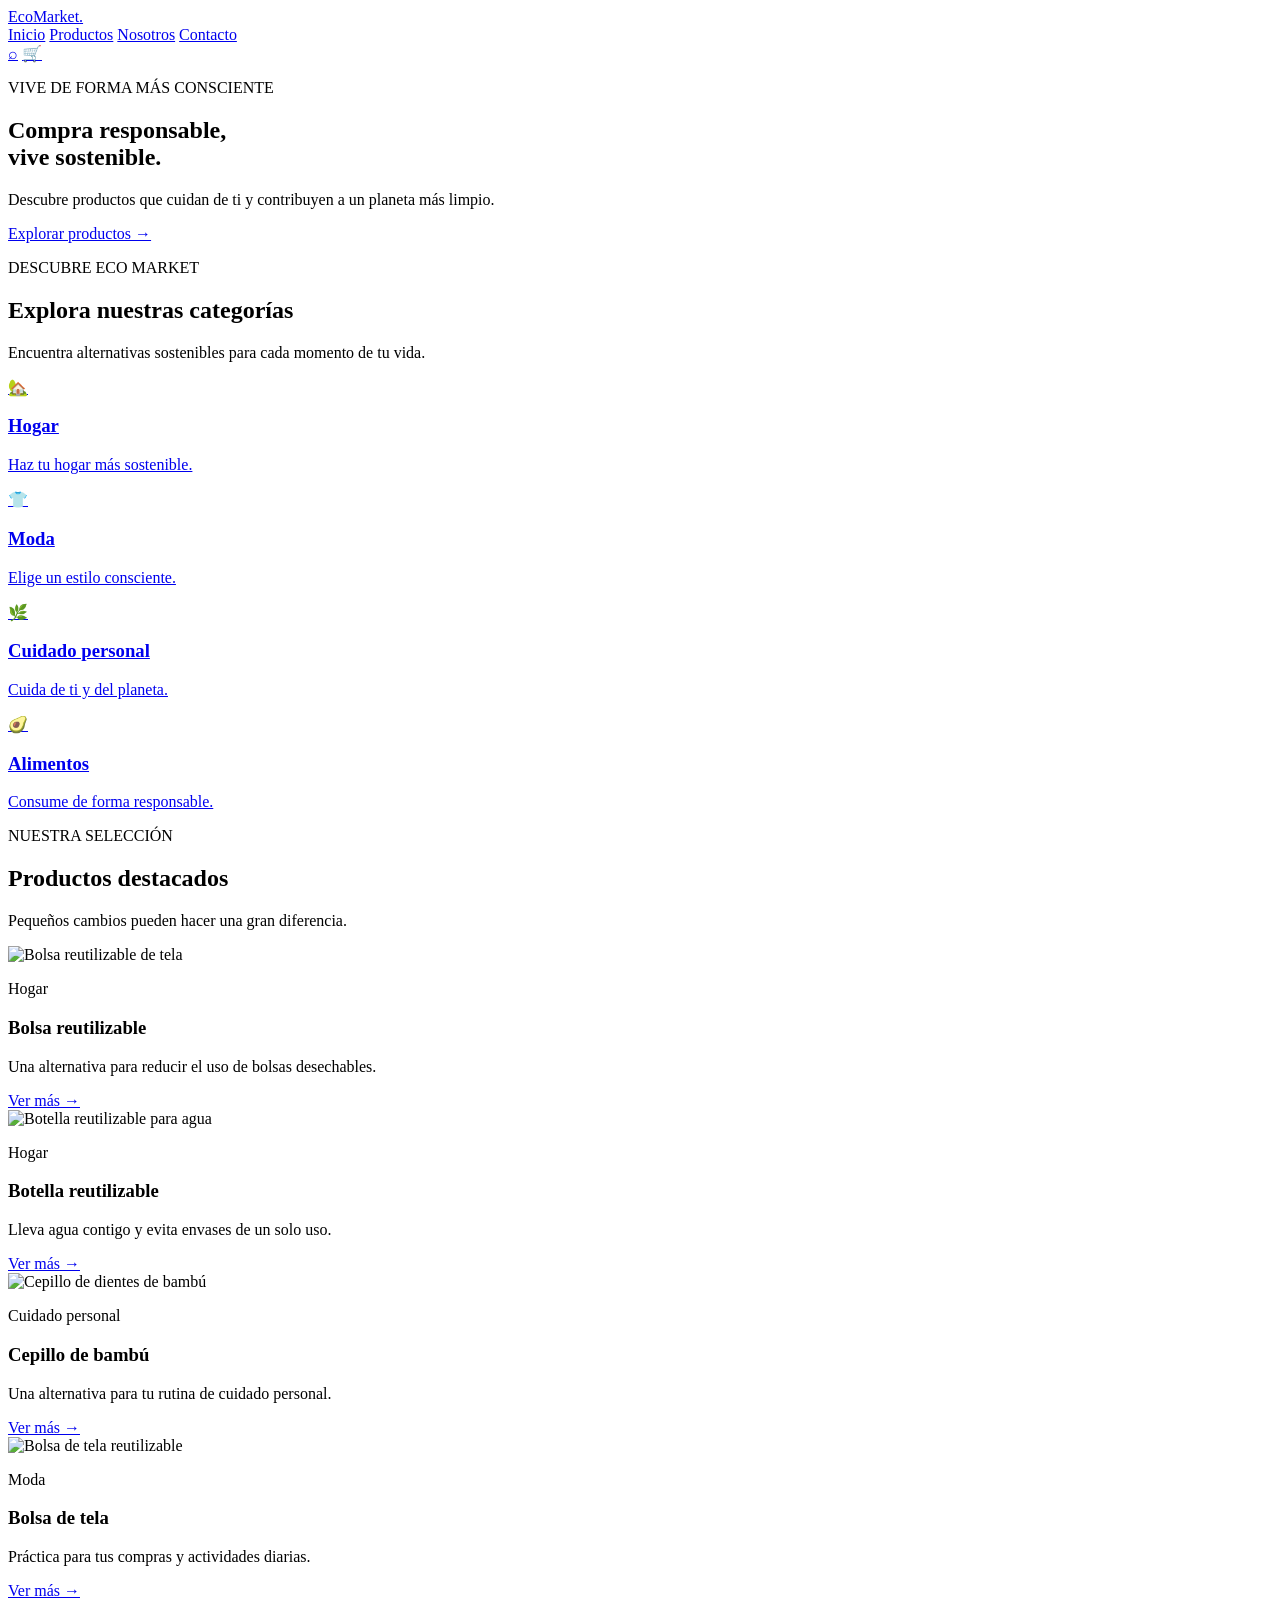
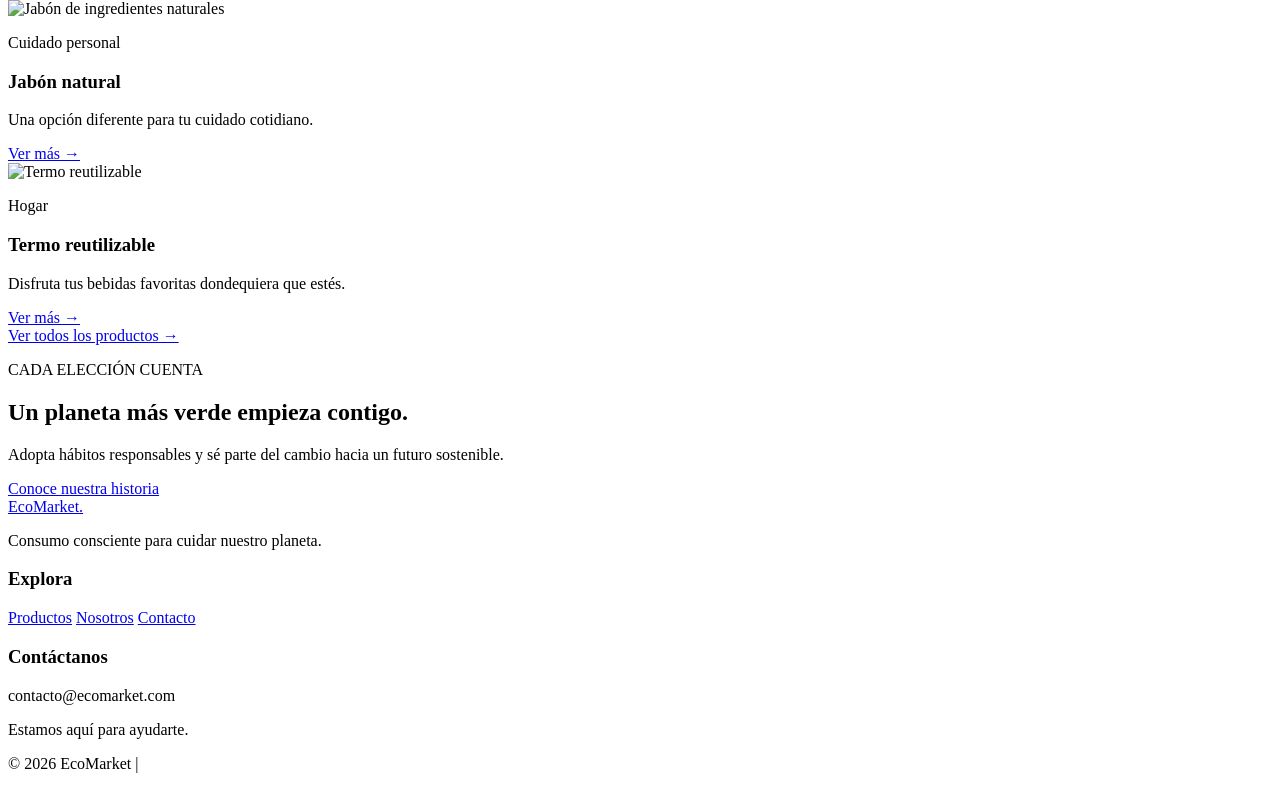
==== index.html @ ce707351 "primer boceto de index ha sido creado" ====
<!DOCTYPE html>
<html lang="es">

<head>
    <meta charset="UTF-8">
    <meta name="viewport" content="width=device-width, initial-scale=1.0">

    <meta name="description" content="EcoMarket: productos ecológicos para una vida más sostenible.">

    <title>EcoMarket | Compra responsable</title>

    <!-- Archivos CSS -->
    <link rel="stylesheet" href="css/main.css">
    <link rel="stylesheet" href="css/layout.css">
    <link rel="stylesheet" href="css/components.css">
    <link rel="stylesheet" href="css/animations.css">
</head>

<body>

    <!-- ENCABEZADO -->
    <header class="header">
        <div class="contenedor header-contenido">

            <a href="index.html" class="logo">
                EcoMarket<span>.</span>
            </a>

            <nav class="menu">
                <a href="index.html" class="activo">Inicio</a>
                <a href="views/productos.html">Productos</a>
                <a href="views/sobre-nosotros.html">Nosotros</a>
                <a href="views/contacto.html">Contacto</a>
            </nav>

            <div class="accesos">
                <a href="views/productos.html#buscador"
                   aria-label="Buscar productos">⌕</a>

                <a href="views/productos.html#catalogo"
                   aria-label="Ir al catálogo">🛒</a>
            </div>

        </div>
    </header>


    <!-- CONTENIDO PRINCIPAL -->
    <main>

        <!-- BANNER PRINCIPAL -->
        <section class="hero">
            <div class="contenedor hero-contenido">

                <p class="etiqueta">VIVE DE FORMA MÁS CONSCIENTE</p>

                <h1>Compra responsable,<br>vive sostenible.</h1>

                <p>
                    Descubre productos que cuidan de ti
                    y contribuyen a un planeta más limpio.
                </p>

                <a href="views/productos.html" class="boton">
                    Explorar productos →
                </a>

            </div>
        </section>


        <!-- CATEGORÍAS -->
        <section class="categorias seccion">
            <div class="contenedor">

                <div class="titulo-seccion">
                    <p class="etiqueta">DESCUBRE ECO MARKET</p>
                    <h2>Explora nuestras categorías</h2>
                    <p>
                        Encuentra alternativas sostenibles
                        para cada momento de tu vida.
                    </p>
                </div>

                <div class="categorias-grid">

                    <a href="views/productos.html#hogar"
                       class="categoria">
                        <span>🏡</span>
                        <h3>Hogar</h3>
                        <p>Haz tu hogar más sostenible.</p>
                    </a>

                    <a href="views/productos.html#moda"
                       class="categoria">
                        <span>👕</span>
                        <h3>Moda</h3>
                        <p>Elige un estilo consciente.</p>
                    </a>

                    <a href="views/productos.html#cuidado"
                       class="categoria">
                        <span>🌿</span>
                        <h3>Cuidado personal</h3>
                        <p>Cuida de ti y del planeta.</p>
                    </a>

                    <a href="views/productos.html#alimentos"
                       class="categoria">
                        <span>🥑</span>
                        <h3>Alimentos</h3>
                        <p>Consume de forma responsable.</p>
                    </a>

                </div>

            </div>
        </section>


        <!-- PRODUCTOS DESTACADOS -->
        <section class="productos seccion">
            <div class="contenedor">

                <div class="titulo-seccion">
                    <p class="etiqueta">NUESTRA SELECCIÓN</p>
                    <h2>Productos destacados</h2>
                    <p>
                        Pequeños cambios pueden hacer
                        una gran diferencia.
                    </p>
                </div>

                <div class="productos-grid">

                    <!-- Producto 1 -->
                    <article class="tarjeta-producto">
                        <img src="img/products/bolsa-reutilizable.jpg"
                             alt="Bolsa reutilizable de tela">

                        <div class="producto-info">
                            <p class="categoria-producto">Hogar</p>
                            <h3>Bolsa reutilizable</h3>
                            <p>
                                Una alternativa para reducir
                                el uso de bolsas desechables.
                            </p>
                            <a href="views/productos.html"
                               class="boton-secundario">Ver más →</a>
                        </div>
                    </article>

                    <!-- Producto 2 -->
                    <article class="tarjeta-producto">
                        <img src="img/products/botella.jpg"
                             alt="Botella reutilizable para agua">

                        <div class="producto-info">
                            <p class="categoria-producto">Hogar</p>
                            <h3>Botella reutilizable</h3>
                            <p>
                                Lleva agua contigo y evita
                                envases de un solo uso.
                            </p>
                            <a href="views/productos.html"
                               class="boton-secundario">Ver más →</a>
                        </div>
                    </article>

                    <!-- Producto 3 -->
                    <article class="tarjeta-producto">
                        <img src="img/products/cepillo.jpg"
                             alt="Cepillo de dientes de bambú">

                        <div class="producto-info">
                            <p class="categoria-producto">Cuidado personal</p>
                            <h3>Cepillo de bambú</h3>
                            <p>
                                Una alternativa para tu rutina
                                de cuidado personal.
                            </p>
                            <a href="views/productos.html"
                               class="boton-secundario">Ver más →</a>
                        </div>
                    </article>

                    <!-- Producto 4 -->
                    <article class="tarjeta-producto">
                        <img src="img/products/bolsa-tela.jpg"
                             alt="Bolsa de tela reutilizable">

                        <div class="producto-info">
                            <p class="categoria-producto">Moda</p>
                            <h3>Bolsa de tela</h3>
                            <p>
                                Práctica para tus compras
                                y actividades diarias.
                            </p>
                            <a href="views/productos.html"
                               class="boton-secundario">Ver más →</a>
                        </div>
                    </article>

                    <!-- Producto 5 -->
                    <article class="tarjeta-producto">
                        <img src="img/products/jabon-natural.jpg"
                             alt="Jabón de ingredientes naturales">

                        <div class="producto-info">
                            <p class="categoria-producto">Cuidado personal</p>
                            <h3>Jabón natural</h3>
                            <p>
                                Una opción diferente para
                                tu cuidado cotidiano.
                            </p>
                            <a href="views/productos.html"
                               class="boton-secundario">Ver más →</a>
                        </div>
                    </article>

                    <!-- Producto 6 -->
                    <article class="tarjeta-producto">
                        <img src="img/products/termo.jpg"
                             alt="Termo reutilizable">

                        <div class="producto-info">
                            <p class="categoria-producto">Hogar</p>
                            <h3>Termo reutilizable</h3>
                            <p>
                                Disfruta tus bebidas favoritas
                                dondequiera que estés.
                            </p>
                            <a href="views/productos.html"
                               class="boton-secundario">Ver más →</a>
                        </div>
                    </article>

                </div>

                <div class="centrar">
                    <a href="views/productos.html" class="boton">
                        Ver todos los productos →
                    </a>
                </div>

            </div>
        </section>


        <!-- MENSAJE ECOLÓGICO -->
        <section class="mensaje-ecologico">
            <div class="contenedor">

                <p class="etiqueta">CADA ELECCIÓN CUENTA</p>

                <h2>Un planeta más verde empieza contigo.</h2>

                <p>
                    Adopta hábitos responsables y sé parte
                    del cambio hacia un futuro sostenible.
                </p>

                <a href="views/sobre-nosotros.html" class="boton">
                    Conoce nuestra historia
                </a>

            </div>
        </section>

    </main>


    <!-- PIE DE PÁGINA -->
    <footer class="footer">
        <div class="contenedor footer-grid">

            <div class="footer-marca">
                <a href="index.html" class="logo logo-footer">
                    EcoMarket<span>.</span>
                </a>

                <p>
                    Consumo consciente para cuidar
                    nuestro planeta.
                </p>
            </div>

            <div class="footer-enlaces">
                <h3>Explora</h3>
                <a href="views/productos.html">Productos</a>
                <a href="views/sobre-nosotros.html">Nosotros</a>
                <a href="views/contacto.html">Contacto</a>
            </div>

            <div class="footer-contacto">
                <h3>Contáctanos</h3>
                <p>contacto@ecomarket.com</p>
                <p>Estamos aquí para ayudarte.</p>
            </div>

        </div>

        <div class="footer-final">
            <p>© 2026 EcoMarket | </p>
        </div>
    </footer>

</body>
</html>
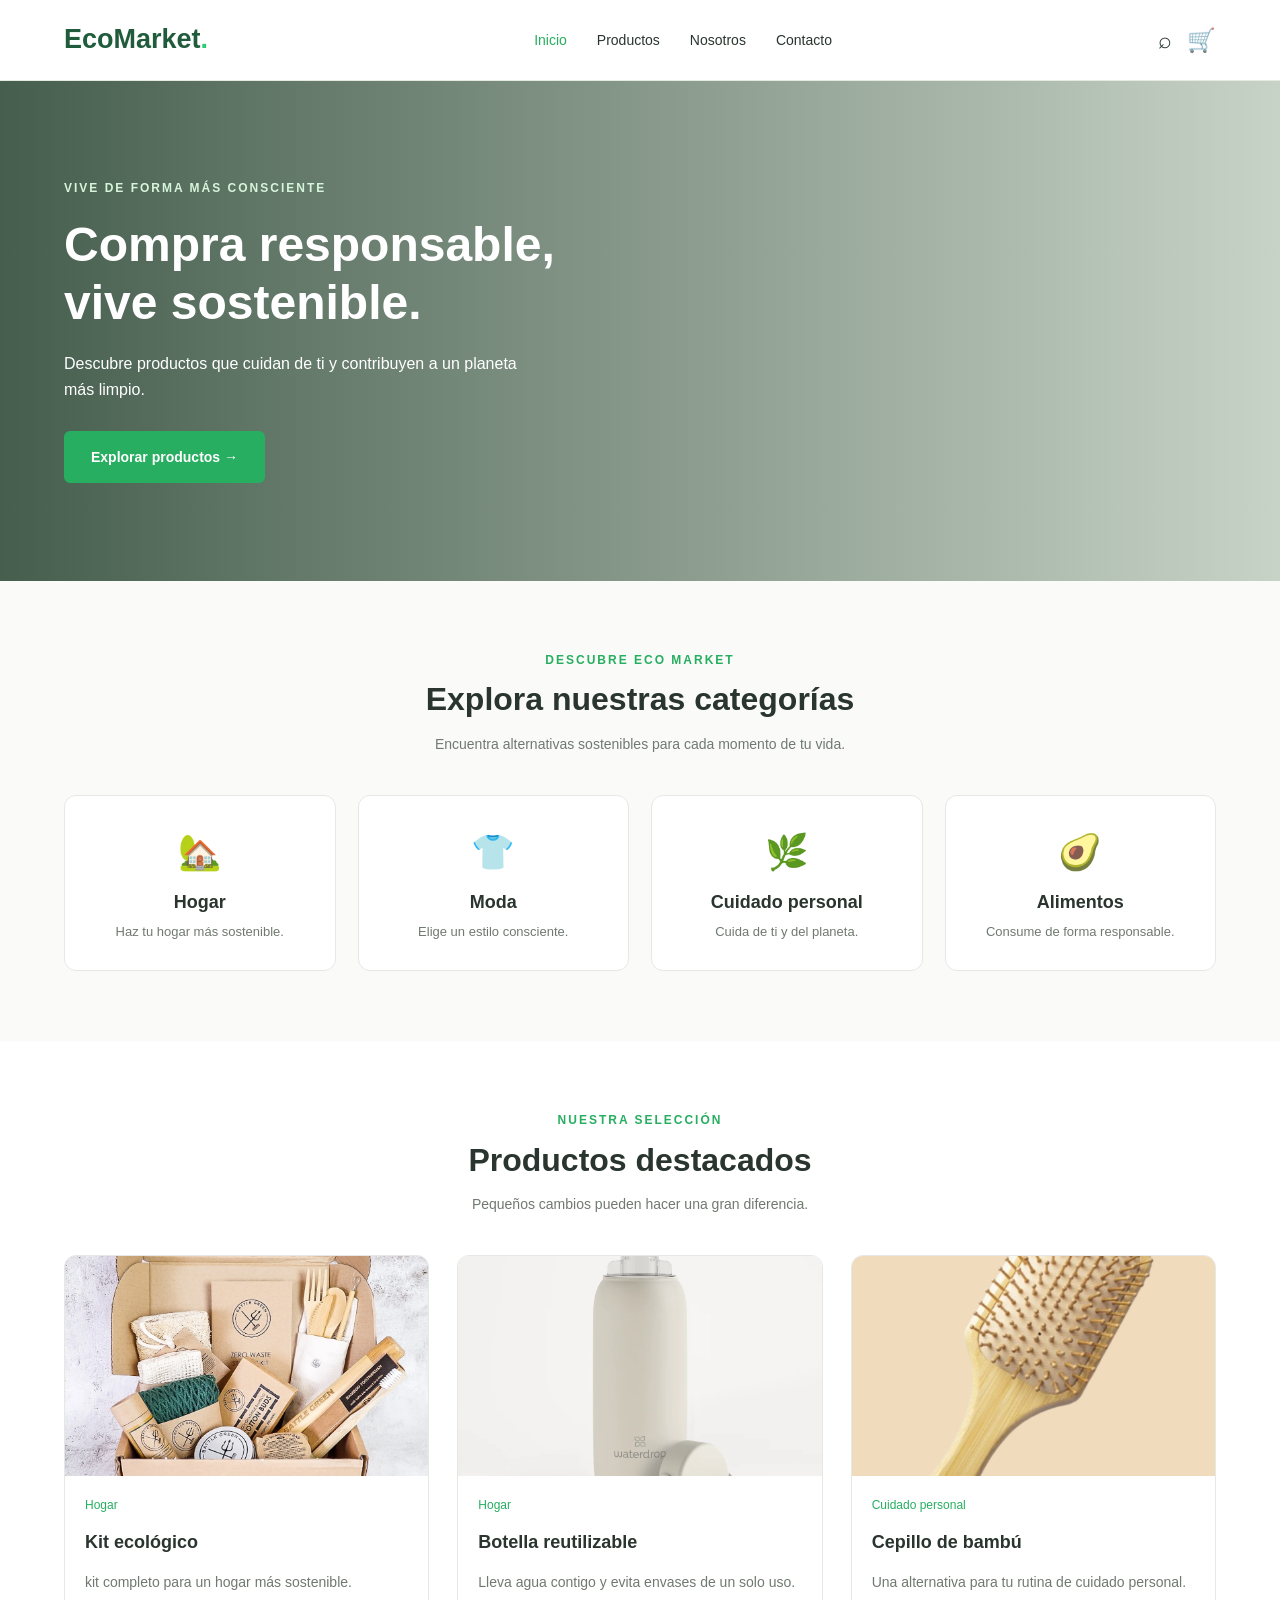
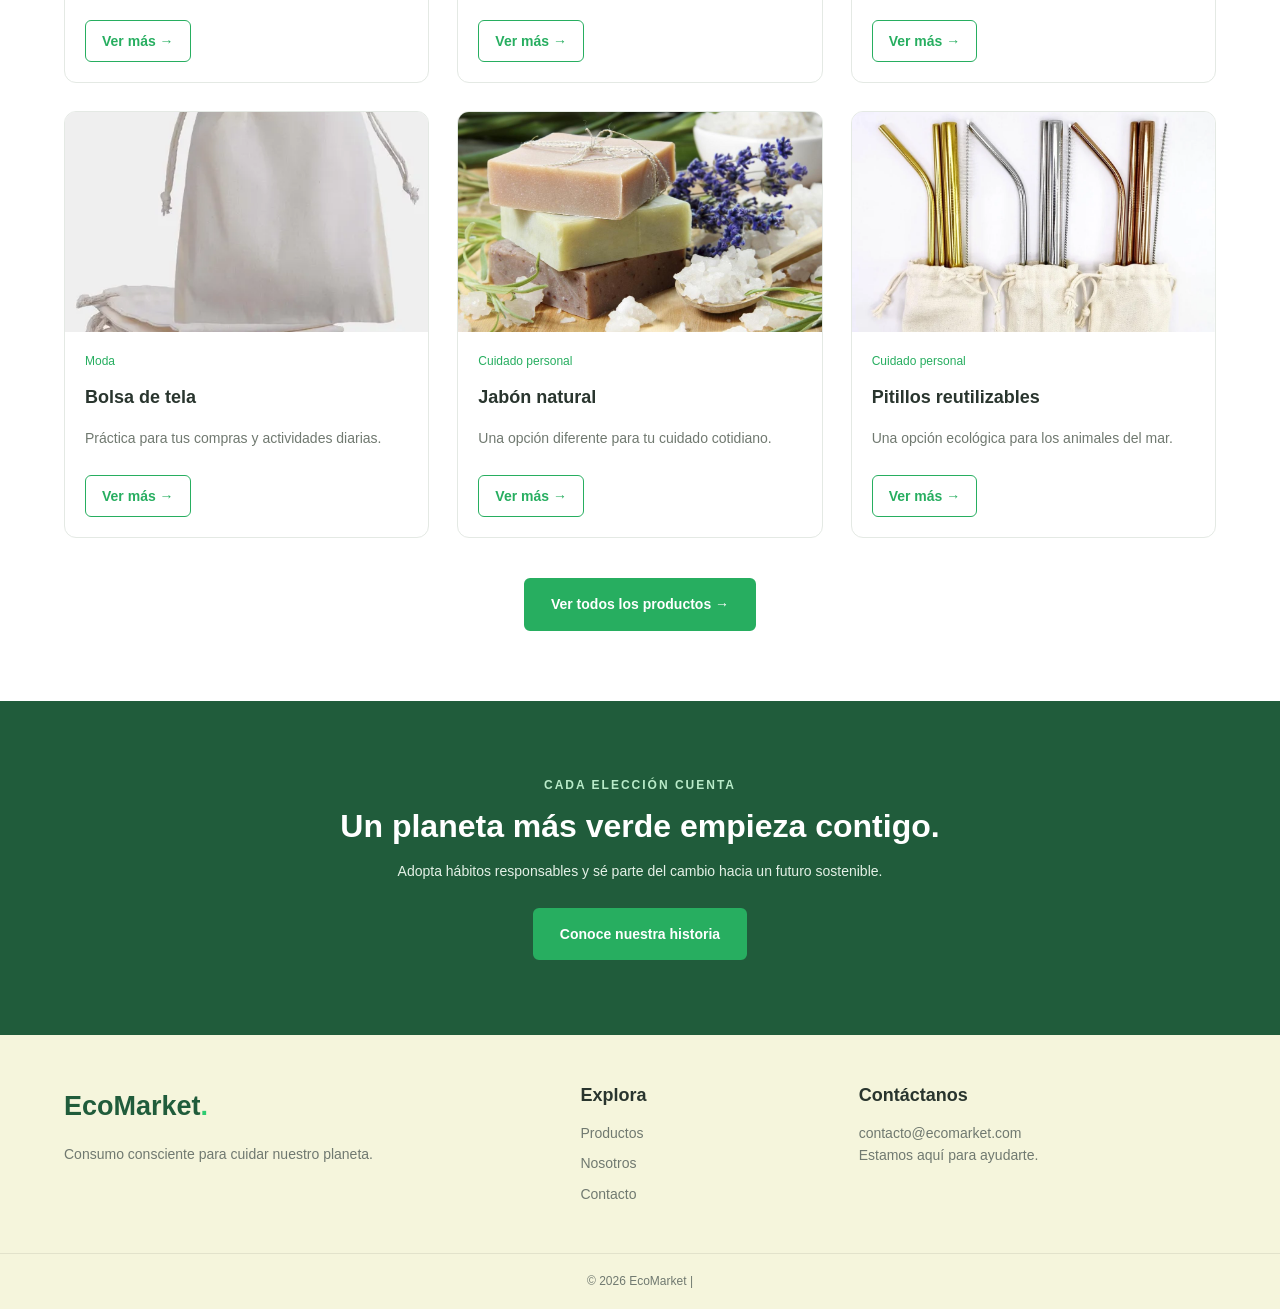
==== commit 1dbae0bb: "Carpeta de hero creada y el fondo del pie de pagina añadido" ====
--- a/index.html
+++ b/index.html
@@ -69,8 +69,6 @@
             </div>
         </section>
 
-
-        <!-- CATEGORÍAS -->
         <section class="categorias seccion">
             <div class="contenedor">
 
@@ -118,8 +116,6 @@
             </div>
         </section>
 
-
-        <!-- PRODUCTOS DESTACADOS -->
         <section class="productos seccion">
             <div class="contenedor">
 
@@ -136,15 +132,14 @@
 
                     <!-- Producto 1 -->
                     <article class="tarjeta-producto">
-                        <img src="img/products/bolsa-reutilizable.jpg"
-                             alt="Bolsa reutilizable de tela">
+                        <img src="img/products/kit-ecologico.jpg"
+                             alt="Kit ecológico para el hogar">
 
                         <div class="producto-info">
                             <p class="categoria-producto">Hogar</p>
-                            <h3>Bolsa reutilizable</h3>
-                            <p>
-                                Una alternativa para reducir
-                                el uso de bolsas desechables.
+                            <h3>Kit ecológico</h3>
+                            <p>
+                                kit completo para un hogar más sostenible.
                             </p>
                             <a href="views/productos.html"
                                class="boton-secundario">Ver más →</a>
@@ -221,15 +216,14 @@
 
                     <!-- Producto 6 -->
                     <article class="tarjeta-producto">
-                        <img src="img/products/termo.jpg"
-                             alt="Termo reutilizable">
-
-                        <div class="producto-info">
-                            <p class="categoria-producto">Hogar</p>
-                            <h3>Termo reutilizable</h3>
-                            <p>
-                                Disfruta tus bebidas favoritas
-                                dondequiera que estés.
+                        <img src="img/products/pitillos-reutilizables.jpg"
+                             alt="Pitillos reutilizables">
+
+                        <div class="producto-info">
+                            <p class="categoria-producto">Cuidado personal</p>
+                            <h3>Pitillos reutilizables</h3>
+                            <p>
+                                Una opción ecológica para los animales del mar.
                             </p>
                             <a href="views/productos.html"
                                class="boton-secundario">Ver más →</a>
--- a/css/main.css
+++ b/css/main.css
@@ -0,0 +1,113 @@
+:root {
+    --verde-principal: #2ecc71;
+    --verde-oscuro: #27ae60;
+    --verde-profundo: #205c3b;
+    --verde-claro: #e8f5e9;
+
+    --beige: #f5f5dc;
+    --fondo: #fafbf9;
+    --blanco: #ffffff;
+
+    --texto: #29352e;
+    --texto-secundario: #707970;
+    --borde: #e4e9e4;
+}
+
+* {
+    margin: 0;
+    padding: 0;
+    box-sizing: border-box;
+}
+
+html {
+    scroll-behavior: smooth;
+}
+
+body {
+    font-family: Arial, Helvetica, sans-serif;
+    font-size: 14px;
+    line-height: 1.6;
+    color: var(--texto);
+    background-color: var(--blanco);
+}
+
+img {
+    display: block;
+    max-width: 100%;
+}
+
+a {
+    color: inherit;
+    text-decoration: none;
+}
+
+h1,
+h2,
+h3 {
+    line-height: 1.2;
+    font-weight: 700;
+}
+
+h1 {
+    font-size: 48px;
+}
+
+h2 {
+    font-size: 32px;
+}
+
+h3 {
+    font-size: 18px;
+}
+
+p {
+    color: var(--texto-secundario);
+}
+
+button,
+input,
+textarea,
+select {
+    font: inherit;
+}
+
+.contenedor {
+    width: 90%;
+    max-width: 1200px;
+    margin: 0 auto;
+}
+
+.seccion {
+    padding: 70px 0;
+}
+
+.etiqueta {
+    color: var(--verde-oscuro);
+    font-size: 12px;
+    font-weight: bold;
+    letter-spacing: 2px;
+    text-transform: uppercase;
+}
+
+@media (max-width: 600px) {
+
+    h1 {
+        font-size: 34px;
+    }
+
+    h2 {
+        font-size: 26px;
+    }
+
+    h3 {
+        font-size: 17px;
+    }
+
+    .seccion {
+        padding: 45px 0;
+    }
+
+    .contenedor {
+        width: 92%;
+    }
+}
--- a/css/layout.css
+++ b/css/layout.css
@@ -0,0 +1,425 @@
+.header {
+    width: 100%;
+    background-color: var(--blanco);
+    border-bottom: 1px solid var(--borde);
+    position: sticky;
+    top: 0;
+    z-index: 100;
+}
+
+.header-contenido {
+    min-height: 80px;
+    display: flex;
+    align-items: center;
+    justify-content: space-between;
+    gap: 25px;
+}
+
+.logo {
+    color: var(--verde-profundo);
+    font-size: 27px;
+    font-weight: bold;
+    white-space: nowrap;
+}
+
+.logo span {
+    color: var(--verde-principal);
+}
+
+.menu {
+    display: flex;
+    align-items: center;
+    gap: 30px;
+}
+
+.menu a {
+    color: var(--texto);
+    transition: color 0.3s ease;
+}
+
+.menu a:hover,
+.menu a.activo {
+    color: var(--verde-oscuro);
+}
+
+.accesos {
+    display: flex;
+    align-items: center;
+    gap: 15px;
+}
+
+.accesos a {
+    font-size: 23px;
+}
+
+.hero {
+    min-height: 500px;
+    display: flex;
+    align-items: center;
+    background-color: #e8f0e5;
+    background-image:
+        linear-gradient(
+            90deg,
+            rgba(15, 45, 27, 0.75),
+            rgba(15, 45, 27, 0.15)
+        ),
+        url("../img/hero/banner-ecologico.jpg");
+    background-size: cover;
+    background-position: center;
+}
+
+.hero-contenido {
+    padding-top: 60px;
+    padding-bottom: 60px;
+}
+
+.hero .etiqueta {
+    color: #d7f5dc;
+    margin-bottom: 18px;
+}
+
+.hero h1 {
+    max-width: 650px;
+    color: var(--blanco);
+    margin-bottom: 20px;
+}
+
+.hero-contenido > p:not(.etiqueta) {
+    max-width: 480px;
+    color: var(--blanco);
+    font-size: 16px;
+    margin-bottom: 28px;
+}
+
+.titulo-seccion {
+    text-align: center;
+    margin-bottom: 40px;
+}
+
+.titulo-seccion .etiqueta {
+    margin-bottom: 10px;
+}
+
+.titulo-seccion h2 {
+    margin-bottom: 14px;
+}
+
+.titulo-seccion > p:last-child {
+    max-width: 550px;
+    margin: 0 auto;
+}
+
+.categorias {
+    background-color: var(--fondo);
+}
+
+.categorias-grid {
+    display: grid;
+    grid-template-columns: repeat(4, 1fr);
+    gap: 22px;
+}
+
+.categoria {
+    padding: 28px 18px;
+    text-align: center;
+    background-color: var(--blanco);
+    border: 1px solid var(--borde);
+    border-radius: 12px;
+}
+
+.categoria span {
+    display: block;
+    font-size: 35px;
+    margin-bottom: 12px;
+}
+
+.categoria h3 {
+    margin-bottom: 8px;
+}
+
+.categoria p {
+    font-size: 13px;
+}
+
+.productos-grid {
+    display: grid;
+    grid-template-columns: repeat(3, minmax(0, 1fr));
+    gap: 28px;
+}
+
+.tarjeta-producto {
+    min-width: 0;
+    overflow: hidden;
+    background-color: var(--blanco);
+    border: 1px solid var(--borde);
+    border-radius: 12px;
+}
+
+.tarjeta-producto img {
+    width: 100%;
+    height: 220px;
+    object-fit: cover;
+}
+
+.producto-info {
+    padding: 20px;
+}
+
+.categoria-producto {
+    color: var(--verde-oscuro);
+    font-size: 12px;
+    margin-bottom: 8px;
+}
+
+.producto-info h3 {
+    margin-bottom: 10px;
+}
+
+.producto-info > p:not(.categoria-producto) {
+    margin-bottom: 18px;
+}
+
+.centrar {
+    display: flex;
+    justify-content: center;
+    margin-top: 40px;
+}
+
+.mensaje-ecologico {
+    padding: 75px 0;
+    text-align: center;
+    background-color: var(--verde-profundo);
+}
+
+.mensaje-ecologico .etiqueta {
+    color: #b9ebc9;
+    margin-bottom: 12px;
+}
+
+.mensaje-ecologico h2 {
+    color: var(--blanco);
+    margin-bottom: 15px;
+}
+
+.mensaje-ecologico p:not(.etiqueta) {
+    color: #e4f1e7;
+    margin-bottom: 25px;
+}
+
+.footer {
+    background-color: var(--beige);
+    padding-top: 50px;
+}
+
+.footer-grid {
+    display: grid;
+    grid-template-columns: 2fr 1fr 1.5fr;
+    gap: 40px;
+    padding-bottom: 40px;
+}
+
+.logo-footer {
+    display: inline-block;
+    margin-bottom: 15px;
+}
+
+.footer-grid h3 {
+    margin-bottom: 15px;
+}
+
+.footer-enlaces a {
+    display: block;
+    margin-bottom: 8px;
+    color: var(--texto-secundario);
+}
+
+.footer-final {
+    padding: 18px;
+    text-align: center;
+    border-top: 1px solid rgba(0, 0, 0, 0.08);
+}
+
+.footer-final p {
+    font-size: 12px;
+}
+
+@media (max-width: 900px) {
+
+    .header-contenido {
+        flex-wrap: wrap;
+        padding-top: 15px;
+        padding-bottom: 15px;
+    }
+
+    .menu {
+        order: 3;
+        width: 100%;
+        justify-content: center;
+        gap: 22px;
+    }
+
+    .categorias-grid {
+        grid-template-columns: repeat(2, 1fr);
+    }
+
+    .productos-grid {
+        grid-template-columns: repeat(2, minmax(0, 1fr));
+    }
+}
+
+@media (max-width: 600px) {
+
+    .header-contenido {
+        gap: 12px;
+    }
+
+    .logo {
+        font-size: 23px;
+    }
+
+    .menu {
+        gap: 14px;
+        flex-wrap: wrap;
+        font-size: 12px;
+    }
+
+    .accesos {
+        gap: 10px;
+    }
+
+    .hero {
+        min-height: 420px;
+        background-position: center;
+    }
+
+    .hero-contenido {
+        padding-top: 45px;
+        padding-bottom: 45px;
+    }
+
+    .hero-contenido > p:not(.etiqueta) {
+        font-size: 14px;
+    }
+
+    .categorias-grid {
+        gap: 12px;
+    }
+
+    .categoria {
+        padding: 20px 10px;
+    }
+
+    .productos-grid {
+        grid-template-columns: 1fr;
+        gap: 22px;
+    }
+
+    .tarjeta-producto img {
+        height: 240px;
+    }
+
+    .footer-grid {
+        grid-template-columns: 1fr;
+        gap: 25px;
+    }
+
+    .mensaje-ecologico {
+        padding: 50px 0;
+    }
+}
+
+.precio {
+    color: var(--verde-oscuro);
+    font-size: 18px;
+    font-weight: bold;
+    margin: 12px 0;
+}
+
+.producto-info .boton {
+    margin-top: 8px;
+}
+
+.producto-info {
+    display: flex;
+    flex-direction: column;
+    align-items: flex-start;
+    gap: 8px;
+}
+
+.producto-info .boton {
+    margin-top: auto;
+}
+
+.nosotros-contenido {
+    display: grid;
+    grid-template-columns: 1.5fr 1fr;
+    gap: 40px;
+    align-items: center;
+}
+
+.nosotros-contenido h3 {
+    margin-bottom: 15px;
+}
+
+.nosotros-contenido p {
+    margin-bottom: 15px;
+}
+
+.nosotros-destacado {
+    background-color: var(--verde-claro);
+    padding: 35px;
+    border-radius: 12px;
+}
+
+.nosotros-icono {
+    display: inline-block;
+    font-size: 35px;
+    margin-bottom: 15px;
+}
+
+.nosotros-fondo {
+    background-color: var(--fondo);
+}
+
+.nosotros-tarjetas {
+    display: grid;
+    grid-template-columns: repeat(2, 1fr);
+    gap: 25px;
+}
+
+.nosotros-tarjeta,
+.valor {
+    background-color: var(--blanco);
+    border: 1px solid var(--borde);
+    border-radius: 12px;
+    padding: 30px;
+}
+
+.nosotros-tarjeta h3,
+.valor h3 {
+    margin-bottom: 12px;
+}
+
+.valores-grid {
+    display: grid;
+    grid-template-columns: repeat(3, 1fr);
+    gap: 25px;
+}
+
+@media (max-width: 600px) {
+    .nosotros-contenido {
+        grid-template-columns: 1fr;
+        gap: 25px;
+    }
+
+    .nosotros-tarjetas,
+    .valores-grid {
+        grid-template-columns: 1fr;
+    }
+
+    .nosotros-destacado,
+    .nosotros-tarjeta,
+    .valor {
+        padding: 22px;
+    }
+}
--- a/css/components.css
+++ b/css/components.css
@@ -0,0 +1,122 @@
+.boton {
+    display: inline-block;
+    padding: 13px 25px;
+
+    background-color: var(--verde-oscuro);
+    color: var(--blanco);
+
+    border: 2px solid var(--verde-oscuro);
+    border-radius: 6px;
+
+    font-size: 14px;
+    font-weight: bold;
+    text-align: center;
+
+    cursor: pointer;
+    transition: all 0.3s ease;
+}
+
+.boton:hover {
+    background-color: var(--verde-profundo);
+    border-color: var(--verde-profundo);
+    transform: translateY(-2px);
+}
+
+.boton-secundario {
+    display: inline-block;
+    padding: 9px 16px;
+
+    color: var(--verde-oscuro);
+    background-color: var(--blanco);
+
+    border: 1px solid var(--verde-oscuro);
+    border-radius: 6px;
+
+    font-weight: bold;
+    transition: all 0.3s ease;
+}
+
+.boton-secundario:hover {
+    color: var(--blanco);
+    background-color: var(--verde-oscuro);
+}
+
+.tarjeta-producto {
+    transition:
+        transform 0.3s ease,
+        box-shadow 0.3s ease;
+}
+
+.tarjeta-producto:hover {
+    transform: translateY(-6px);
+
+    box-shadow: 0 12px 25px rgba(30, 70, 40, 0.12);
+}
+
+.tarjeta-producto img {
+    transition: transform 0.4s ease;
+}
+
+.tarjeta-producto:hover img {
+    transform: scale(1.04);
+}
+
+.categoria {
+    transition:
+        transform 0.3s ease,
+        box-shadow 0.3s ease,
+        border-color 0.3s ease;
+}
+
+.categoria:hover {
+    transform: translateY(-5px);
+
+    border-color: var(--verde-principal);
+
+    box-shadow: 0 8px 20px rgba(30, 70, 40, 0.08);
+}
+
+.categoria span {
+    transition: transform 0.3s ease;
+}
+
+.categoria:hover span {
+    transform: scale(1.12);
+}
+
+.footer-enlaces a {
+    transition: color 0.3s ease;
+}
+
+.footer-enlaces a:hover {
+    color: var(--verde-oscuro);
+}
+
+.accesos a {
+    transition:
+        color 0.3s ease,
+        transform 0.3s ease;
+}
+
+.accesos a:hover {
+    color: var(--verde-oscuro);
+    transform: scale(1.1);
+}
+
+a:focus-visible,
+button:focus-visible,
+input:focus-visible,
+textarea:focus-visible {
+    outline: 3px solid var(--verde-principal);
+    outline-offset: 4px;
+}
+
+@media (prefers-reduced-motion: reduce) {
+    *,
+    *::before,
+    *::after {
+        scroll-behavior: auto !important;
+        transition-duration: 0.01ms !important;
+        animation-duration: 0.01ms !important;
+    }
+}
--- a/css/animations.css
+++ b/css/animations.css
@@ -0,0 +1,37 @@
+
+.aparecer {
+    animation: aparecer 0.8s ease both;
+}
+
+@keyframes aparecer {
+    from {
+        opacity: 0;
+        transform: translateY(15px);
+    }
+
+    to {
+        opacity: 1;
+        transform: translateY(0);
+    }
+}
+
+.hero-contenido {
+    animation: aparecer 1s ease both;
+}
+
+.categoria,
+.tarjeta-producto,
+.boton {
+    transition: transform 0.3s ease, box-shadow 0.3s ease, background-color 0.3s ease;
+}
+
+@media (prefers-reduced-motion: reduce) {
+    *,
+    *::before,
+    *::after {
+        animation-duration: 0.01ms !important;
+        animation-iteration-count: 1 !important;
+        scroll-behavior: auto !important;
+        transition-duration: 0.01ms !important;
+    }
+}
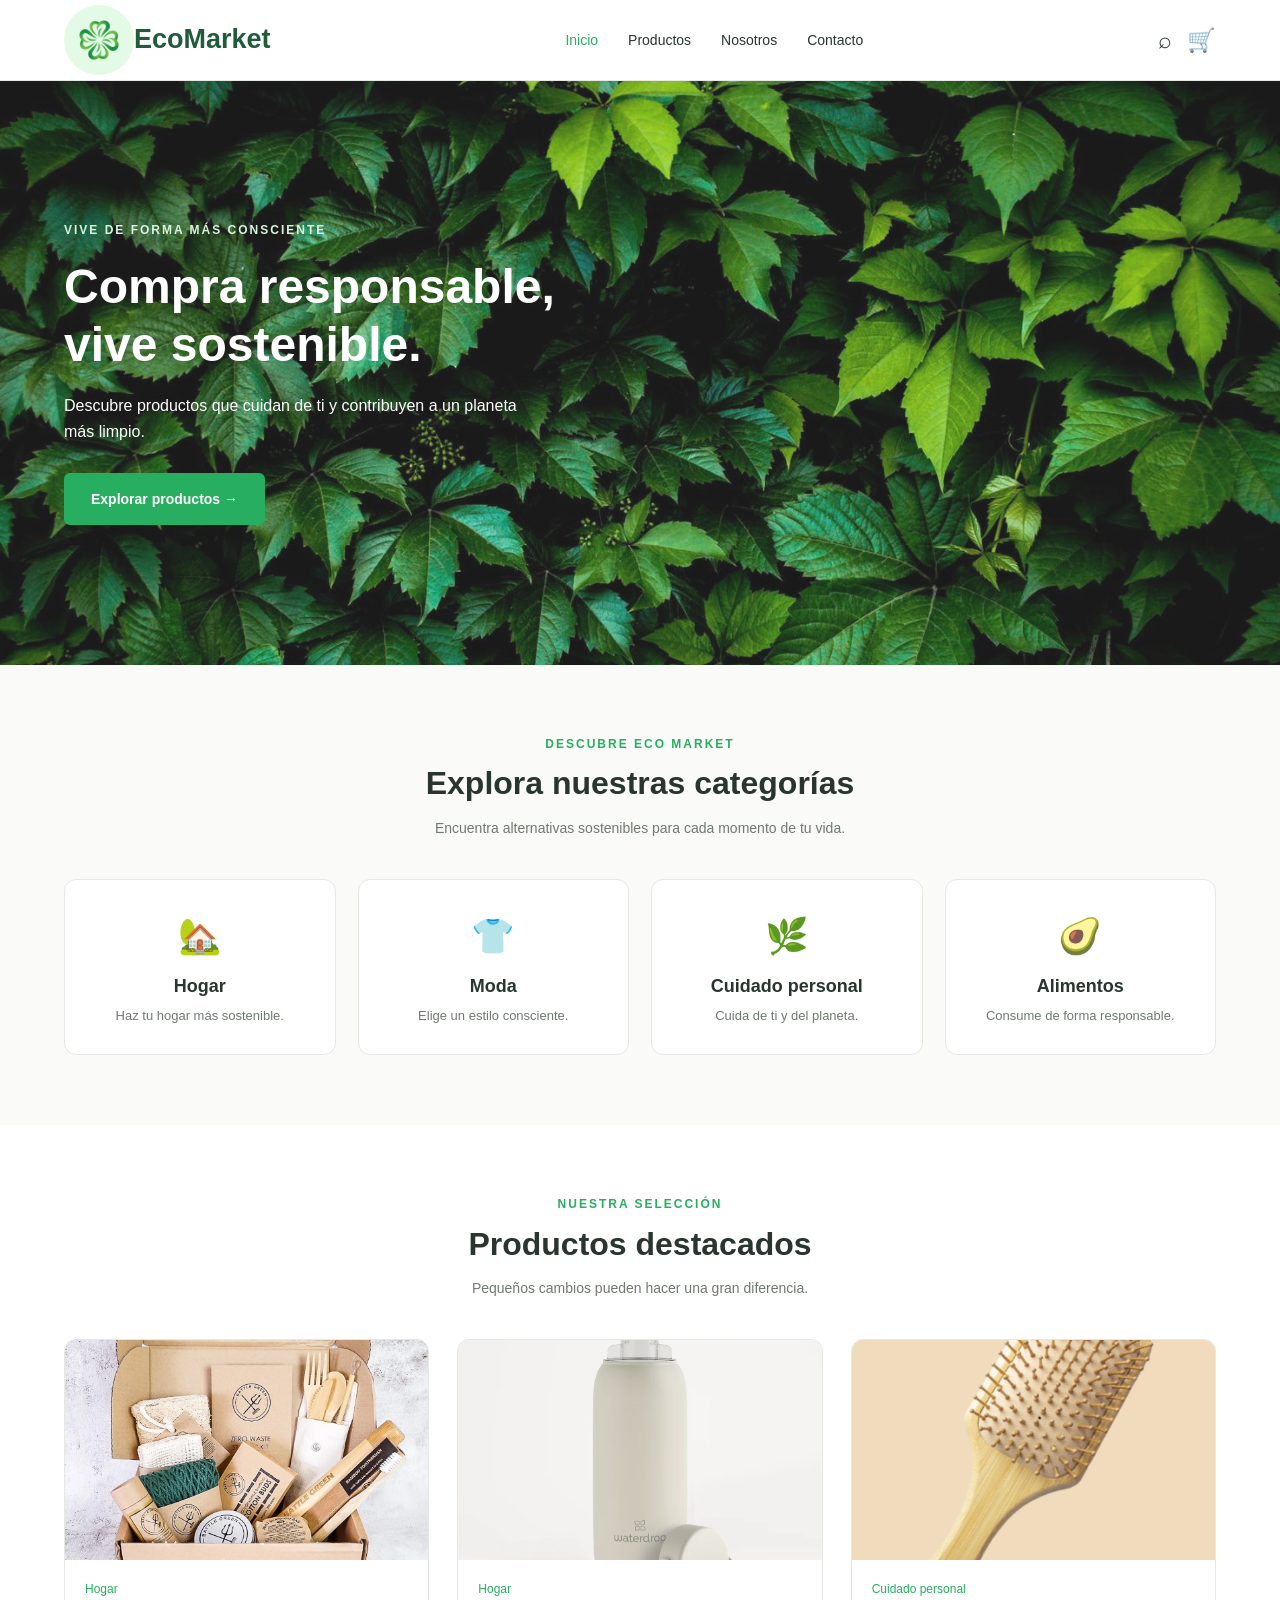
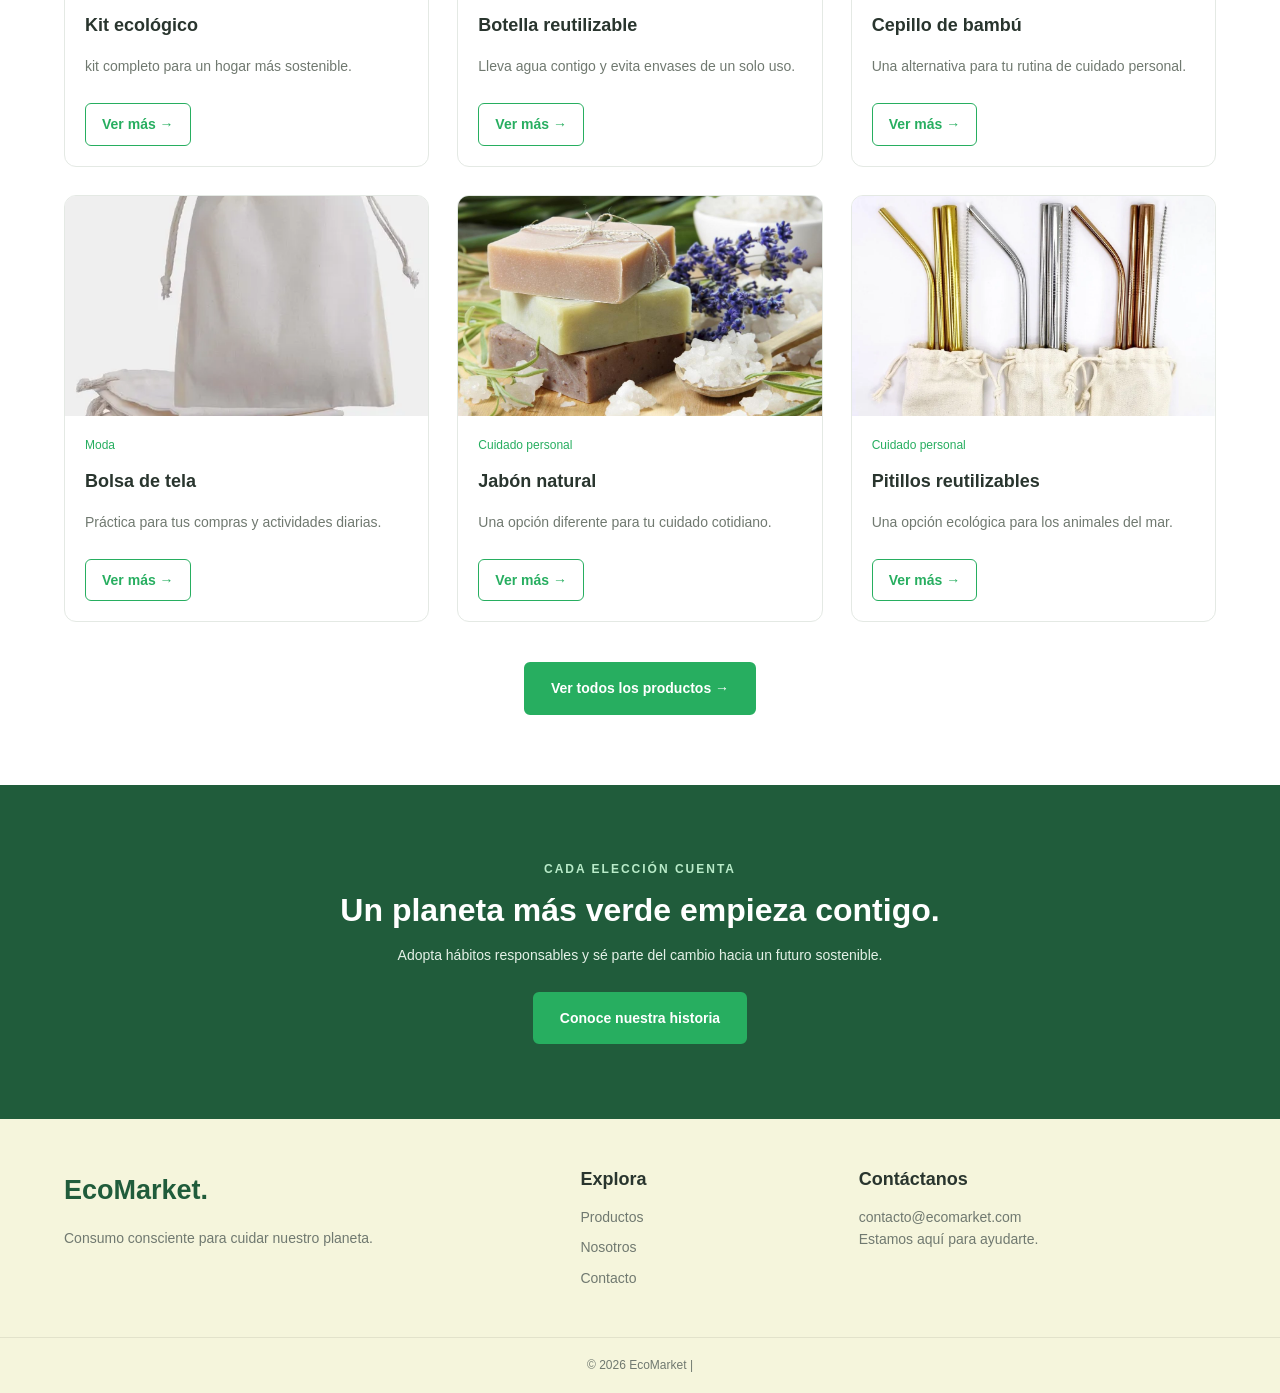
==== commit 8431ea63: "logo añadido en cada una de las paginas, asi mismo unos retoques al boton de Nosotros." ====
--- a/index.html
+++ b/index.html
@@ -10,7 +10,6 @@
 
     <title>EcoMarket | Compra responsable</title>
 
-    <!-- Archivos CSS -->
     <link rel="stylesheet" href="css/main.css">
     <link rel="stylesheet" href="css/layout.css">
     <link rel="stylesheet" href="css/components.css">
@@ -19,13 +18,15 @@
 
 <body>
 
-    <!-- ENCABEZADO -->
     <header class="header">
         <div class="contenedor header-contenido">
 
-            <a href="index.html" class="logo">
-                EcoMarket<span>.</span>
-            </a>
+
+    <a href="index.html" class="logo">
+    <img src="img/icons/logo.png" alt="Logo EcoMarket">
+    <span>EcoMarket</span>
+    </a>
+
 
             <nav class="menu">
                 <a href="index.html" class="activo">Inicio</a>
@@ -46,10 +47,9 @@
     </header>
 
 
-    <!-- CONTENIDO PRINCIPAL -->
+
     <main>
 
-        <!-- BANNER PRINCIPAL -->
         <section class="hero">
             <div class="contenedor hero-contenido">
 
@@ -130,7 +130,6 @@
 
                 <div class="productos-grid">
 
-                    <!-- Producto 1 -->
                     <article class="tarjeta-producto">
                         <img src="img/products/kit-ecologico.jpg"
                              alt="Kit ecológico para el hogar">
@@ -146,7 +145,6 @@
                         </div>
                     </article>
 
-                    <!-- Producto 2 -->
                     <article class="tarjeta-producto">
                         <img src="img/products/botella.jpg"
                              alt="Botella reutilizable para agua">
@@ -163,7 +161,6 @@
                         </div>
                     </article>
 
-                    <!-- Producto 3 -->
                     <article class="tarjeta-producto">
                         <img src="img/products/cepillo.jpg"
                              alt="Cepillo de dientes de bambú">
@@ -180,7 +177,6 @@
                         </div>
                     </article>
 
-                    <!-- Producto 4 -->
                     <article class="tarjeta-producto">
                         <img src="img/products/bolsa-tela.jpg"
                              alt="Bolsa de tela reutilizable">
@@ -197,7 +193,6 @@
                         </div>
                     </article>
 
-                    <!-- Producto 5 -->
                     <article class="tarjeta-producto">
                         <img src="img/products/jabon-natural.jpg"
                              alt="Jabón de ingredientes naturales">
@@ -214,7 +209,6 @@
                         </div>
                     </article>
 
-                    <!-- Producto 6 -->
                     <article class="tarjeta-producto">
                         <img src="img/products/pitillos-reutilizables.jpg"
                              alt="Pitillos reutilizables">
@@ -242,7 +236,6 @@
         </section>
 
 
-        <!-- MENSAJE ECOLÓGICO -->
         <section class="mensaje-ecologico">
             <div class="contenedor">
 
@@ -265,7 +258,6 @@
     </main>
 
 
-    <!-- PIE DE PÁGINA -->
     <footer class="footer">
         <div class="contenedor footer-grid">
 
--- a/css/layout.css
+++ b/css/layout.css
@@ -63,7 +63,7 @@
             rgba(15, 45, 27, 0.75),
             rgba(15, 45, 27, 0.15)
         ),
-        url("../img/hero/banner-ecologico.jpg");
+        url("../img/hero/background-leaves.jpg");
     background-size: cover;
     background-position: center;
 }
@@ -423,3 +423,177 @@
         padding: 22px;
     }
 }
+
+.hero {
+    min-height: 500px;
+    display: flex;
+    align-items: center;
+    background-image: linear-gradient(
+        rgba(255, 255, 255, 0.10),
+        rgba(255, 255, 255, 0.10)
+    ), url("../img/hero/background-leaves.jpg");
+    background-size: cover;
+    background-position: center;
+    background-repeat: no-repeat;
+    padding: 80px 0;
+}
+
+.contacto-seccion {
+    padding-top: 60px;
+    padding-bottom: 70px;
+}
+
+.contacto-encabezado {
+    text-align: center;
+    margin-bottom: 40px;
+}
+
+.contacto-encabezado h2 {
+    margin-bottom: 12px;
+}
+
+.contacto-encabezado p:last-child {
+    line-height: 1.7;
+}
+
+.contacto-contenido {
+    display: grid;
+    grid-template-columns: 0.9fr 1.1fr;
+    gap: 35px;
+    align-items: start;
+}
+
+.contacto-informacion h2,
+.formulario-contenedor h2 {
+    margin-bottom: 25px;
+}
+
+.contacto-tarjeta {
+    display: flex;
+    align-items: flex-start;
+    gap: 15px;
+    padding: 20px;
+    margin-bottom: 18px;
+    background-color: #f1f7ef;
+    border-radius: 14px;
+}
+
+.contacto-icono {
+    font-size: 25px;
+}
+
+.contacto-tarjeta h3 {
+    margin-bottom: 8px;
+}
+
+.contacto-tarjeta p {
+    line-height: 1.6;
+    overflow-wrap: anywhere;
+}
+
+.formulario-contenedor {
+    padding: 30px;
+    background-color: white;
+    border-radius: 16px;
+    box-shadow: 0 5px 25px rgba(0, 0, 0, 0.08);
+}
+
+.formulario-contacto {
+    display: flex;
+    flex-direction: column;
+    gap: 20px;
+}
+
+.campo-formulario {
+    display: flex;
+    flex-direction: column;
+    gap: 8px;
+}
+
+.campo-formulario label {
+    font-weight: 600;
+}
+
+.campo-formulario input,
+.campo-formulario textarea {
+    width: 100%;
+    padding: 13px 15px;
+    border: 1px solid #d5dfd3;
+    border-radius: 9px;
+    font: inherit;
+    color: #28313d;
+    background-color: #fbfdfb;
+}
+
+.campo-formulario input:focus,
+.campo-formulario textarea:focus {
+    outline: 2px solid #4c956c;
+    border-color: transparent;
+}
+
+.campo-formulario textarea {
+    resize: vertical;
+}
+
+.formulario-contacto .boton {
+    align-self: flex-start;
+    cursor: pointer;
+    border: none;
+    font: inherit;
+}
+
+@media (max-width: 750px) {
+    .contacto-contenido {
+        grid-template-columns: 1fr;
+    }
+
+    .formulario-contenedor {
+        padding: 22px;
+    }
+}
+
+@media (max-width: 400px) {
+    .contacto-tarjeta {
+        padding: 15px;
+    }
+
+    .formulario-contenedor {
+        padding: 18px;
+    }
+
+    .formulario-contacto .boton {
+        width: 100%;
+    }
+}
+
+.logo {
+    display: inline-flex;
+    align-items: center;
+    flex-shrink: 0;
+}
+
+.logo img {
+    width: 70px;
+    height: 70px;
+    object-fit: cover;
+    border-radius: 50%;
+    display: block;
+}
+
+@media (max-width: 600px) {
+    .logo img {
+        width: 140px;
+    }
+}
+
+.logo,
+.logo:visited,
+.logo:hover,
+.logo:active {
+    color: var(--verde-profundo);
+    text-decoration: none;
+}
+
+.logo span {
+    color: var(--verde-profundo);
+}
